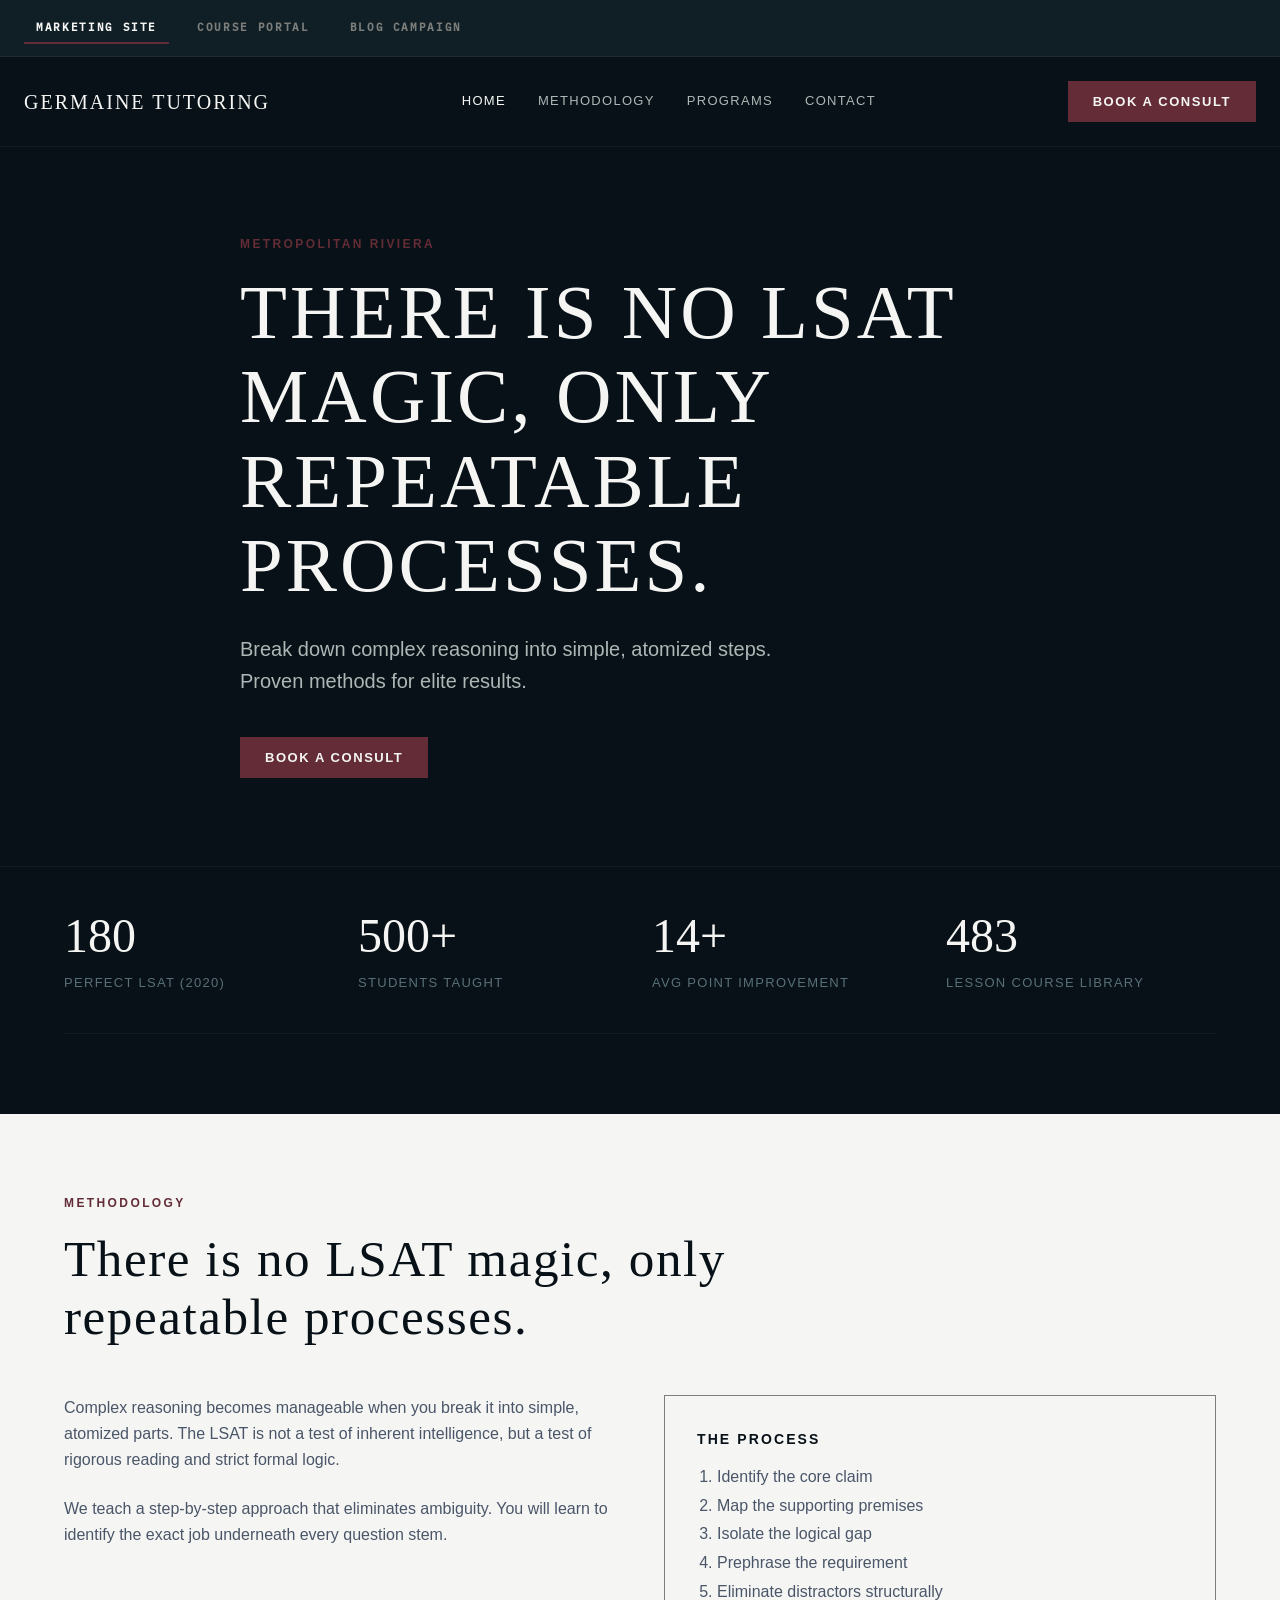
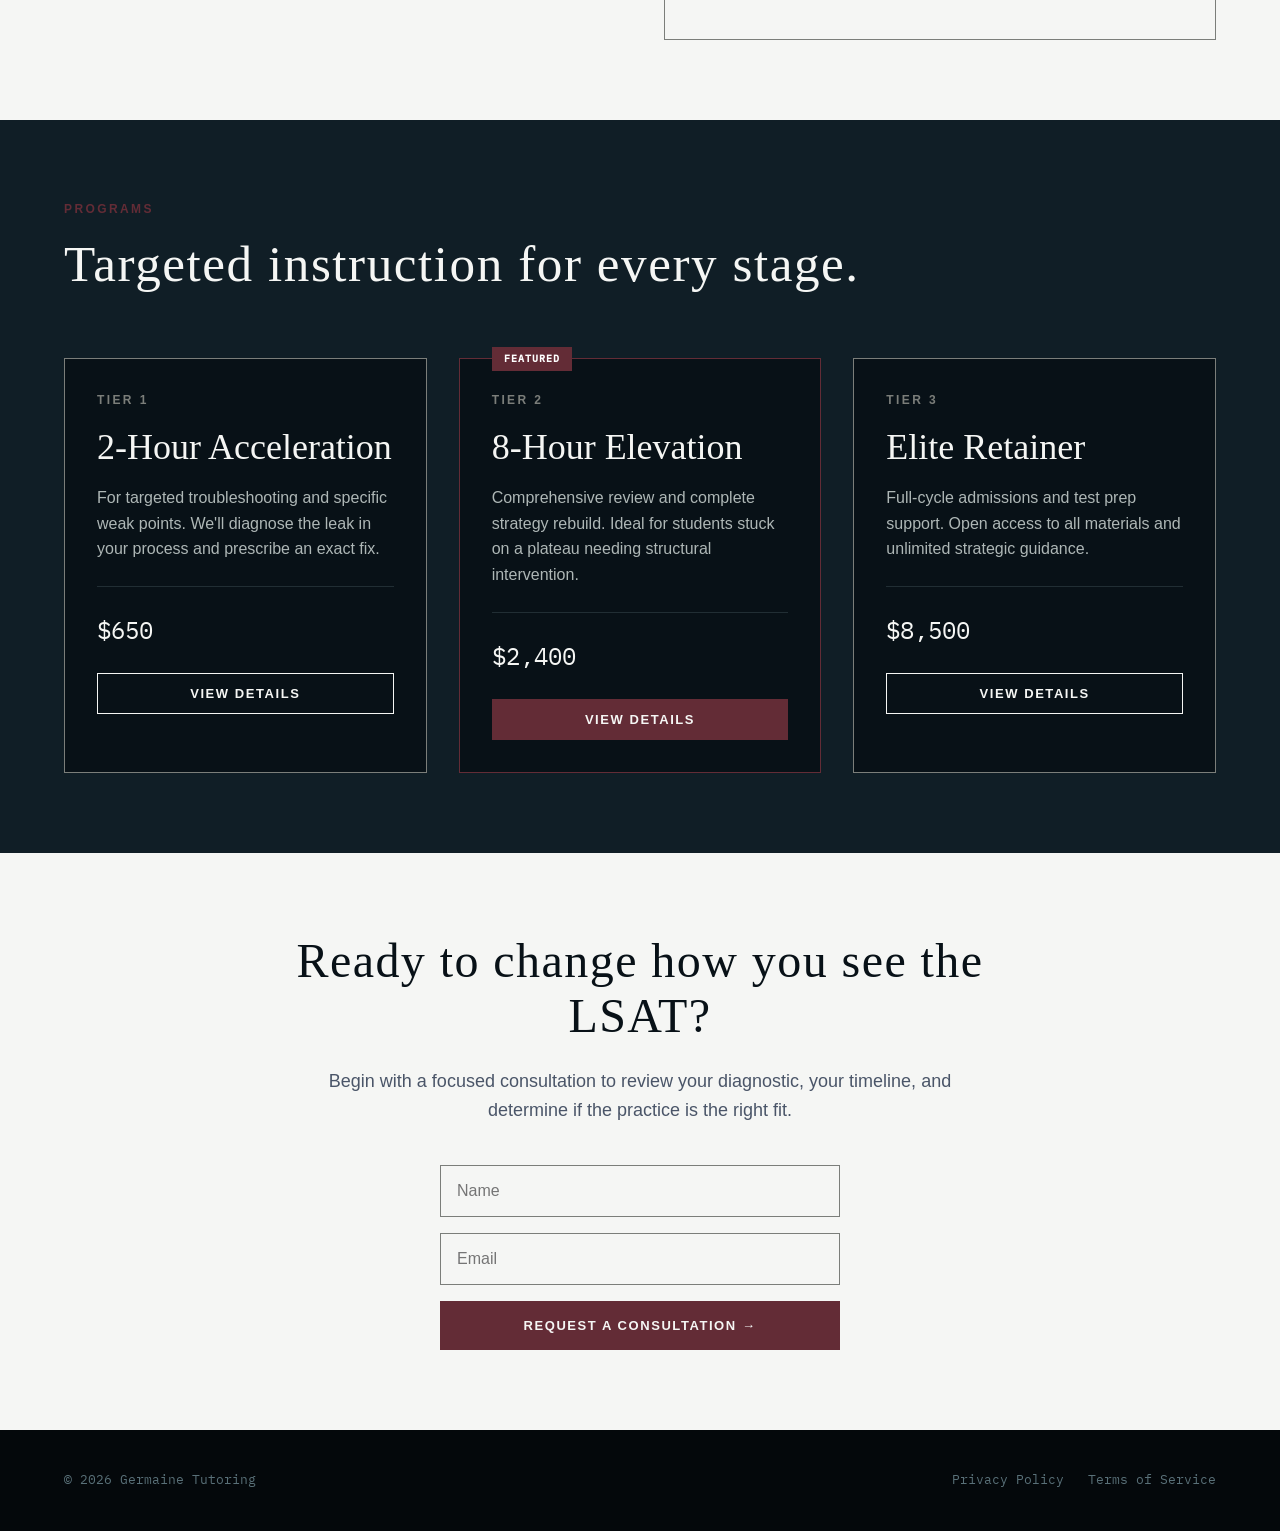
==== index.html @ 356e8315 "feat(theme): implement Metropolitan Riviera theme mockups" ====
<!DOCTYPE html>
<html lang="en">
<head>
    <meta charset="UTF-8">
    <meta name="viewport" content="width=device-width, initial-scale=1.0">
    <title>Germaine Tutoring - Metropolitan Riviera</title>
    <style>

/* vietnamese */
@font-face {
  font-family: 'Archivo';
  font-style: italic;
  font-weight: 400 700;
  font-stretch: 100%;
  font-display: swap;
  src: url([data-uri]) format('woff2');
  unicode-range: U+0102-0103, U+0110-0111, U+0128-0129, U+0168-0169, U+01A0-01A1, U+01AF-01B0, U+0300-0301, U+0303-0304, U+0308-0309, U+0323, U+0329, U+1EA0-1EF9, U+20AB;
}
/* latin-ext */
@font-face {
  font-family: 'Archivo';
  font-style: italic;
  font-weight: 400 700;
  font-stretch: 100%;
  font-display: swap;
  src: url([data-uri]) format('woff2');
  unicode-range: U+0100-02BA, U+02BD-02C5, U+02C7-02CC, U+02CE-02D7, U+02DD-02FF, U+0304, U+0308, U+0329, U+1D00-1DBF, U+1E00-1E9F, U+1EF2-1EFF, U+2020, U+20A0-20AB, U+20AD-20C0, U+2113, U+2C60-2C7F, U+A720-A7FF;
}
/* latin */
@font-face {
  font-family: 'Archivo';
  font-style: italic;
  font-weight: 400 700;
  font-stretch: 100%;
  font-display: swap;
  src: url([data-uri]) format('woff2');
  unicode-range: U+0000-00FF, U+0131, U+0152-0153, U+02BB-02BC, U+02C6, U+02DA, U+02DC, U+0304, U+0308, U+0329, U+2000-206F, U+20AC, U+2122, U+2191, U+2193, U+2212, U+2215, U+FEFF, U+FFFD;
}
/* vietnamese */
@font-face {
  font-family: 'Archivo';
  font-style: normal;
  font-weight: 300 700;
  font-stretch: 100%;
  font-display: swap;
  src: url([data-uri]) format('woff2');
  unicode-range: U+0102-0103, U+0110-0111, U+0128-0129, U+0168-0169, U+01A0-01A1, U+01AF-01B0, U+0300-0301, U+0303-0304, U+0308-0309, U+0323, U+0329, U+1EA0-1EF9, U+20AB;
}
/* latin-ext */
@font-face {
  font-family: 'Archivo';
  font-style: normal;
  font-weight: 300 700;
  font-stretch: 100%;
  font-display: swap;
  src: url([data-uri]) format('woff2');
  unicode-range: U+0100-02BA, U+02BD-02C5, U+02C7-02CC, U+02CE-02D7, U+02DD-02FF, U+0304, U+0308, U+0329, U+1D00-1DBF, U+1E00-1E9F, U+1EF2-1EFF, U+2020, U+20A0-20AB, U+20AD-20C0, U+2113, U+2C60-2C7F, U+A720-A7FF;
}
/* latin */
@font-face {
  font-family: 'Archivo';
  font-style: normal;
  font-weight: 300 700;
  font-stretch: 100%;
  font-display: swap;
  src: url([data-uri]) format('woff2');
  unicode-range: U+0000-00FF, U+0131, U+0152-0153, U+02BB-02BC, U+02C6, U+02DA, U+02DC, U+0304, U+0308, U+0329, U+2000-206F, U+20AC, U+2122, U+2191, U+2193, U+2212, U+2215, U+FEFF, U+FFFD;
}
/* vietnamese */
@font-face {
  font-family: 'Chivo';
  font-style: italic;
  font-weight: 400 700;
  font-display: swap;
  src: url([data-uri]) format('woff2');
  unicode-range: U+0102-0103, U+0110-0111, U+0128-0129, U+0168-0169, U+01A0-01A1, U+01AF-01B0, U+0300-0301, U+0303-0304, U+0308-0309, U+0323, U+0329, U+1EA0-1EF9, U+20AB;
}
/* latin-ext */
@font-face {
  font-family: 'Chivo';
  font-style: italic;
  font-weight: 400 700;
  font-display: swap;
  src: url([data-uri]) format('woff2');
  unicode-range: U+0100-02BA, U+02BD-02C5, U+02C7-02CC, U+02CE-02D7, U+02DD-02FF, U+0304, U+0308, U+0329, U+1D00-1DBF, U+1E00-1E9F, U+1EF2-1EFF, U+2020, U+20A0-20AB, U+20AD-20C0, U+2113, U+2C60-2C7F, U+A720-A7FF;
}
/* latin */
@font-face {
  font-family: 'Chivo';
  font-style: italic;
  font-weight: 400 700;
  font-display: swap;
  src: url([data-uri]) format('woff2');
  unicode-range: U+0000-00FF, U+0131, U+0152-0153, U+02BB-02BC, U+02C6, U+02DA, U+02DC, U+0304, U+0308, U+0329, U+2000-206F, U+20AC, U+2122, U+2191, U+2193, U+2212, U+2215, U+FEFF, U+FFFD;
}
/* vietnamese */
@font-face {
  font-family: 'Chivo';
  font-style: normal;
  font-weight: 300 700;
  font-display: swap;
  src: url([data-uri]) format('woff2');
  unicode-range: U+0102-0103, U+0110-0111, U+0128-0129, U+0168-0169, U+01A0-01A1, U+01AF-01B0, U+0300-0301, U+0303-0304, U+0308-0309, U+0323, U+0329, U+1EA0-1EF9, U+20AB;
}
/* latin-ext */
@font-face {
  font-family: 'Chivo';
  font-style: normal;
  font-weight: 300 700;
  font-display: swap;
  src: url([data-uri]) format('woff2');
  unicode-range: U+0100-02BA, U+02BD-02C5, U+02C7-02CC, U+02CE-02D7, U+02DD-02FF, U+0304, U+0308, U+0329, U+1D00-1DBF, U+1E00-1E9F, U+1EF2-1EFF, U+2020, U+20A0-20AB, U+20AD-20C0, U+2113, U+2C60-2C7F, U+A720-A7FF;
}
/* latin */
@font-face {
  font-family: 'Chivo';
  font-style: normal;
  font-weight: 300 700;
  font-display: swap;
  src: url([data-uri]) format('woff2');
  unicode-range: U+0000-00FF, U+0131, U+0152-0153, U+02BB-02BC, U+02C6, U+02DA, U+02DC, U+0304, U+0308, U+0329, U+2000-206F, U+20AC, U+2122, U+2191, U+2193, U+2212, U+2215, U+FEFF, U+FFFD;
}
/* cyrillic-ext */
@font-face {
  font-family: 'IBM Plex Mono';
  font-style: normal;
  font-weight: 400;
  font-display: swap;
  src: url([data-uri]) format('woff2');
  unicode-range: U+0460-052F, U+1C80-1C8A, U+20B4, U+2DE0-2DFF, U+A640-A69F, U+FE2E-FE2F;
}
/* cyrillic */
@font-face {
  font-family: 'IBM Plex Mono';
  font-style: normal;
  font-weight: 400;
  font-display: swap;
  src: url([data-uri]) format('woff2');
  unicode-range: U+0301, U+0400-045F, U+0490-0491, U+04B0-04B1, U+2116;
}
/* vietnamese */
@font-face {
  font-family: 'IBM Plex Mono';
  font-style: normal;
  font-weight: 400;
  font-display: swap;
  src: url([data-uri]) format('woff2');
  unicode-range: U+0102-0103, U+0110-0111, U+0128-0129, U+0168-0169, U+01A0-01A1, U+01AF-01B0, U+0300-0301, U+0303-0304, U+0308-0309, U+0323, U+0329, U+1EA0-1EF9, U+20AB;
}
/* latin-ext */
@font-face {
  font-family: 'IBM Plex Mono';
  font-style: normal;
  font-weight: 400;
  font-display: swap;
  src: url([data-uri]) format('woff2');
  unicode-range: U+0100-02BA, U+02BD-02C5, U+02C7-02CC, U+02CE-02D7, U+02DD-02FF, U+0304, U+0308, U+0329, U+1D00-1DBF, U+1E00-1E9F, U+1EF2-1EFF, U+2020, U+20A0-20AB, U+20AD-20C0, U+2113, U+2C60-2C7F, U+A720-A7FF;
}
/* latin */
@font-face {
  font-family: 'IBM Plex Mono';
  font-style: normal;
  font-weight: 400;
  font-display: swap;
  src: url([data-uri]) format('woff2');
  unicode-range: U+0000-00FF, U+0131, U+0152-0153, U+02BB-02BC, U+02C6, U+02DA, U+02DC, U+0304, U+0308, U+0329, U+2000-206F, U+20AC, U+2122, U+2191, U+2193, U+2212, U+2215, U+FEFF, U+FFFD;
}
/* cyrillic-ext */
@font-face {
  font-family: 'IBM Plex Mono';
  font-style: normal;
  font-weight: 500;
  font-display: swap;
  src: url([data-uri]) format('woff2');
  unicode-range: U+0460-052F, U+1C80-1C8A, U+20B4, U+2DE0-2DFF, U+A640-A69F, U+FE2E-FE2F;
}
/* cyrillic */
@font-face {
  font-family: 'IBM Plex Mono';
  font-style: normal;
  font-weight: 500;
  font-display: swap;
  src: url([data-uri]) format('woff2');
  unicode-range: U+0301, U+0400-045F, U+0490-0491, U+04B0-04B1, U+2116;
}
/* vietnamese */
@font-face {
  font-family: 'IBM Plex Mono';
  font-style: normal;
  font-weight: 500;
  font-display: swap;
  src: url([data-uri]) format('woff2');
  unicode-range: U+0102-0103, U+0110-0111, U+0128-0129, U+0168-0169, U+01A0-01A1, U+01AF-01B0, U+0300-0301, U+0303-0304, U+0308-0309, U+0323, U+0329, U+1EA0-1EF9, U+20AB;
}
/* latin-ext */
@font-face {
  font-family: 'IBM Plex Mono';
  font-style: normal;
  font-weight: 500;
  font-display: swap;
  src: url([data-uri]) format('woff2');
  unicode-range: U+0100-02BA, U+02BD-02C5, U+02C7-02CC, U+02CE-02D7, U+02DD-02FF, U+0304, U+0308, U+0329, U+1D00-1DBF, U+1E00-1E9F, U+1EF2-1EFF, U+2020, U+20A0-20AB, U+20AD-20C0, U+2113, U+2C60-2C7F, U+A720-A7FF;
}
/* latin */
@font-face {
  font-family: 'IBM Plex Mono';
  font-style: normal;
  font-weight: 500;
  font-display: swap;
  src: url([data-uri]) format('woff2');
  unicode-range: U+0000-00FF, U+0131, U+0152-0153, U+02BB-02BC, U+02C6, U+02DA, U+02DC, U+0304, U+0308, U+0329, U+2000-206F, U+20AC, U+2122, U+2191, U+2193, U+2212, U+2215, U+FEFF, U+FFFD;
}
/* cyrillic-ext */
@font-face {
  font-family: 'Inter';
  font-style: italic;
  font-weight: 400 700;
  font-display: swap;
  src: url([data-uri]) format('woff2');
  unicode-range: U+0460-052F, U+1C80-1C8A, U+20B4, U+2DE0-2DFF, U+A640-A69F, U+FE2E-FE2F;
}
/* cyrillic */
@font-face {
  font-family: 'Inter';
  font-style: italic;
  font-weight: 400 700;
  font-display: swap;
  src: url([data-uri]) format('woff2');
  unicode-range: U+0301, U+0400-045F, U+0490-0491, U+04B0-04B1, U+2116;
}
/* greek-ext */
@font-face {
  font-family: 'Inter';
  font-style: italic;
  font-weight: 400 700;
  font-display: swap;
  src: url([data-uri]) format('woff2');
  unicode-range: U+1F00-1FFF;
}
/* greek */
@font-face {
  font-family: 'Inter';
  font-style: italic;
  font-weight: 400 700;
  font-display: swap;
  src: url([data-uri]) format('woff2');
  unicode-range: U+0370-0377, U+037A-037F, U+0384-038A, U+038C, U+038E-03A1, U+03A3-03FF;
}
/* vietnamese */
@font-face {
  font-family: 'Inter';
  font-style: italic;
  font-weight: 400 700;
  font-display: swap;
  src: url([data-uri]) format('woff2');
  unicode-range: U+0102-0103, U+0110-0111, U+0128-0129, U+0168-0169, U+01A0-01A1, U+01AF-01B0, U+0300-0301, U+0303-0304, U+0308-0309, U+0323, U+0329, U+1EA0-1EF9, U+20AB;
}
/* latin-ext */
@font-face {
  font-family: 'Inter';
  font-style: italic;
  font-weight: 400 700;
  font-display: swap;
  src: url([data-uri]) format('woff2');
  unicode-range: U+0100-02BA, U+02BD-02C5, U+02C7-02CC, U+02CE-02D7, U+02DD-02FF, U+0304, U+0308, U+0329, U+1D00-1DBF, U+1E00-1E9F, U+1EF2-1EFF, U+2020, U+20A0-20AB, U+20AD-20C0, U+2113, U+2C60-2C7F, U+A720-A7FF;
}
/* latin */
@font-face {
  font-family: 'Inter';
  font-style: italic;
  font-weight: 400 700;
  font-display: swap;
  src: url([data-uri]) format('woff2');
  unicode-range: U+0000-00FF, U+0131, U+0152-0153, U+02BB-02BC, U+02C6, U+02DA, U+02DC, U+0304, U+0308, U+0329, U+2000-206F, U+20AC, U+2122, U+2191, U+2193, U+2212, U+2215, U+FEFF, U+FFFD;
}
/* cyrillic-ext */
@font-face {
  font-family: 'Inter';
  font-style: normal;
  font-weight: 300 700;
  font-display: swap;
  src: url([data-uri]) format('woff2');
  unicode-range: U+0460-052F, U+1C80-1C8A, U+20B4, U+2DE0-2DFF, U+A640-A69F, U+FE2E-FE2F;
}
/* cyrillic */
@font-face {
  font-family: 'Inter';
  font-style: normal;
  font-weight: 300 700;
  font-display: swap;
  src: url([data-uri]) format('woff2');
  unicode-range: U+0301, U+0400-045F, U+0490-0491, U+04B0-04B1, U+2116;
}
/* greek-ext */
@font-face {
  font-family: 'Inter';
  font-style: normal;
  font-weight: 300 700;
  font-display: swap;
  src: url([data-uri]) format('woff2');
  unicode-range: U+1F00-1FFF;
}
/* greek */
@font-face {
  font-family: 'Inter';
  font-style: normal;
  font-weight: 300 700;
  font-display: swap;
  src: url([data-uri]) format('woff2');
  unicode-range: U+0370-0377, U+037A-037F, U+0384-038A, U+038C, U+038E-03A1, U+03A3-03FF;
}
/* vietnamese */
@font-face {
  font-family: 'Inter';
  font-style: normal;
  font-weight: 300 700;
  font-display: swap;
  src: url([data-uri]) format('woff2');
  unicode-range: U+0102-0103, U+0110-0111, U+0128-0129, U+0168-0169, U+01A0-01A1, U+01AF-01B0, U+0300-0301, U+0303-0304, U+0308-0309, U+0323, U+0329, U+1EA0-1EF9, U+20AB;
}
/* latin-ext */
@font-face {
  font-family: 'Inter';
  font-style: normal;
  font-weight: 300 700;
  font-display: swap;
  src: url([data-uri]) format('woff2');
  unicode-range: U+0100-02BA, U+02BD-02C5, U+02C7-02CC, U+02CE-02D7, U+02DD-02FF, U+0304, U+0308, U+0329, U+1D00-1DBF, U+1E00-1E9F, U+1EF2-1EFF, U+2020, U+20A0-20AB, U+20AD-20C0, U+2113, U+2C60-2C7F, U+A720-A7FF;
}
/* latin */
@font-face {
  font-family: 'Inter';
  font-style: normal;
  font-weight: 300 700;
  font-display: swap;
  src: url([data-uri]) format('woff2');
  unicode-range: U+0000-00FF, U+0131, U+0152-0153, U+02BB-02BC, U+02C6, U+02DA, U+02DC, U+0304, U+0308, U+0329, U+2000-206F, U+20AC, U+2122, U+2191, U+2193, U+2212, U+2215, U+FEFF, U+FFFD;
}
/* cyrillic */
@font-face {
  font-family: 'Playfair Display';
  font-style: italic;
  font-weight: 400 900;
  font-display: swap;
  src: url([data-uri]) format('woff2');
  unicode-range: U+0301, U+0400-045F, U+0490-0491, U+04B0-04B1, U+2116;
}
/* vietnamese */
@font-face {
  font-family: 'Playfair Display';
  font-style: italic;
  font-weight: 400 900;
  font-display: swap;
  src: url([data-uri]) format('woff2');
  unicode-range: U+0102-0103, U+0110-0111, U+0128-0129, U+0168-0169, U+01A0-01A1, U+01AF-01B0, U+0300-0301, U+0303-0304, U+0308-0309, U+0323, U+0329, U+1EA0-1EF9, U+20AB;
}
/* latin-ext */
@font-face {
  font-family: 'Playfair Display';
  font-style: italic;
  font-weight: 400 900;
  font-display: swap;
  src: url([data-uri]) format('woff2');
  unicode-range: U+0100-02BA, U+02BD-02C5, U+02C7-02CC, U+02CE-02D7, U+02DD-02FF, U+0304, U+0308, U+0329, U+1D00-1DBF, U+1E00-1E9F, U+1EF2-1EFF, U+2020, U+20A0-20AB, U+20AD-20C0, U+2113, U+2C60-2C7F, U+A720-A7FF;
}
/* latin */
@font-face {
  font-family: 'Playfair Display';
  font-style: italic;
  font-weight: 400 900;
  font-display: swap;
  src: url([data-uri]) format('woff2');
  unicode-range: U+0000-00FF, U+0131, U+0152-0153, U+02BB-02BC, U+02C6, U+02DA, U+02DC, U+0304, U+0308, U+0329, U+2000-206F, U+20AC, U+2122, U+2191, U+2193, U+2212, U+2215, U+FEFF, U+FFFD;
}
/* cyrillic */
@font-face {
  font-family: 'Playfair Display';
  font-style: normal;
  font-weight: 400 900;
  font-display: swap;
  src: url([data-uri]) format('woff2');
  unicode-range: U+0301, U+0400-045F, U+0490-0491, U+04B0-04B1, U+2116;
}
/* vietnamese */
@font-face {
  font-family: 'Playfair Display';
  font-style: normal;
  font-weight: 400 900;
  font-display: swap;
  src: url([data-uri]) format('woff2');
  unicode-range: U+0102-0103, U+0110-0111, U+0128-0129, U+0168-0169, U+01A0-01A1, U+01AF-01B0, U+0300-0301, U+0303-0304, U+0308-0309, U+0323, U+0329, U+1EA0-1EF9, U+20AB;
}
/* latin-ext */
@font-face {
  font-family: 'Playfair Display';
  font-style: normal;
  font-weight: 400 900;
  font-display: swap;
  src: url([data-uri]) format('woff2');
  unicode-range: U+0100-02BA, U+02BD-02C5, U+02C7-02CC, U+02CE-02D7, U+02DD-02FF, U+0304, U+0308, U+0329, U+1D00-1DBF, U+1E00-1E9F, U+1EF2-1EFF, U+2020, U+20A0-20AB, U+20AD-20C0, U+2113, U+2C60-2C7F, U+A720-A7FF;
}
/* latin */
@font-face {
  font-family: 'Playfair Display';
  font-style: normal;
  font-weight: 400 900;
  font-display: swap;
  src: url([data-uri]) format('woff2');
  unicode-range: U+0000-00FF, U+0131, U+0152-0153, U+02BB-02BC, U+02C6, U+02DA, U+02DC, U+0304, U+0308, U+0329, U+2000-206F, U+20AC, U+2122, U+2191, U+2193, U+2212, U+2215, U+FEFF, U+FFFD;
}
/* vietnamese */
@font-face {
  font-family: 'Rosario';
  font-style: italic;
  font-weight: 400 700;
  font-display: swap;
  src: url([data-uri]) format('woff2');
  unicode-range: U+0102-0103, U+0110-0111, U+0128-0129, U+0168-0169, U+01A0-01A1, U+01AF-01B0, U+0300-0301, U+0303-0304, U+0308-0309, U+0323, U+0329, U+1EA0-1EF9, U+20AB;
}
/* latin-ext */
@font-face {
  font-family: 'Rosario';
  font-style: italic;
  font-weight: 400 700;
  font-display: swap;
  src: url([data-uri]) format('woff2');
  unicode-range: U+0100-02BA, U+02BD-02C5, U+02C7-02CC, U+02CE-02D7, U+02DD-02FF, U+0304, U+0308, U+0329, U+1D00-1DBF, U+1E00-1E9F, U+1EF2-1EFF, U+2020, U+20A0-20AB, U+20AD-20C0, U+2113, U+2C60-2C7F, U+A720-A7FF;
}
/* latin */
@font-face {
  font-family: 'Rosario';
  font-style: italic;
  font-weight: 400 700;
  font-display: swap;
  src: url([data-uri]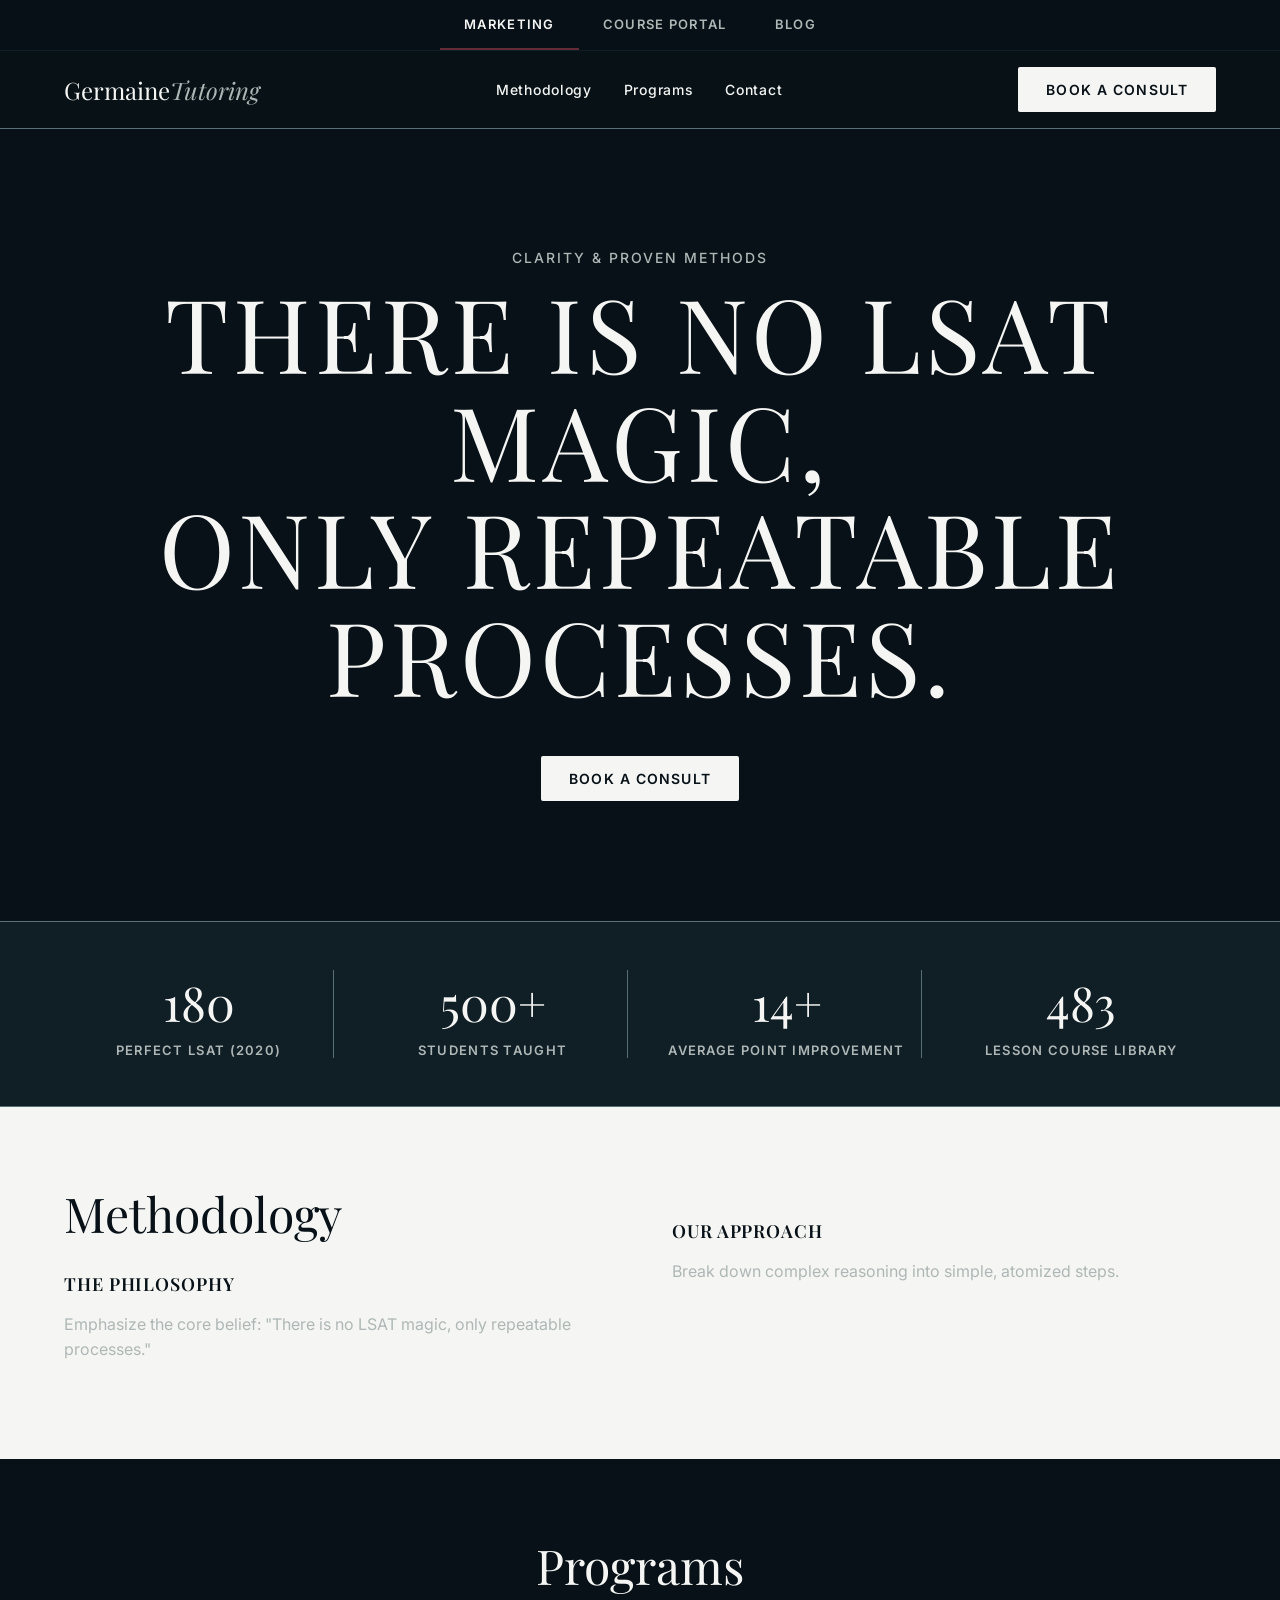
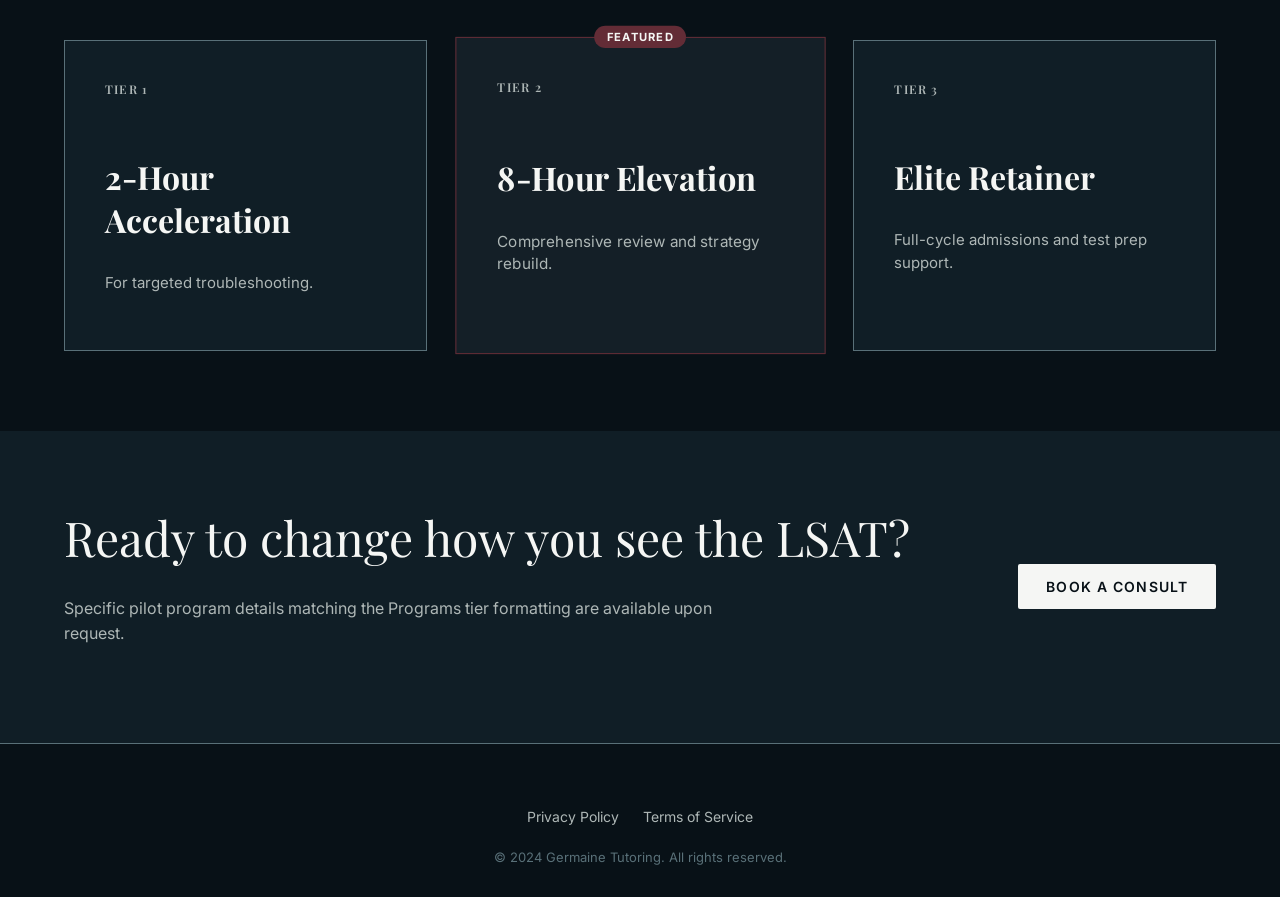
